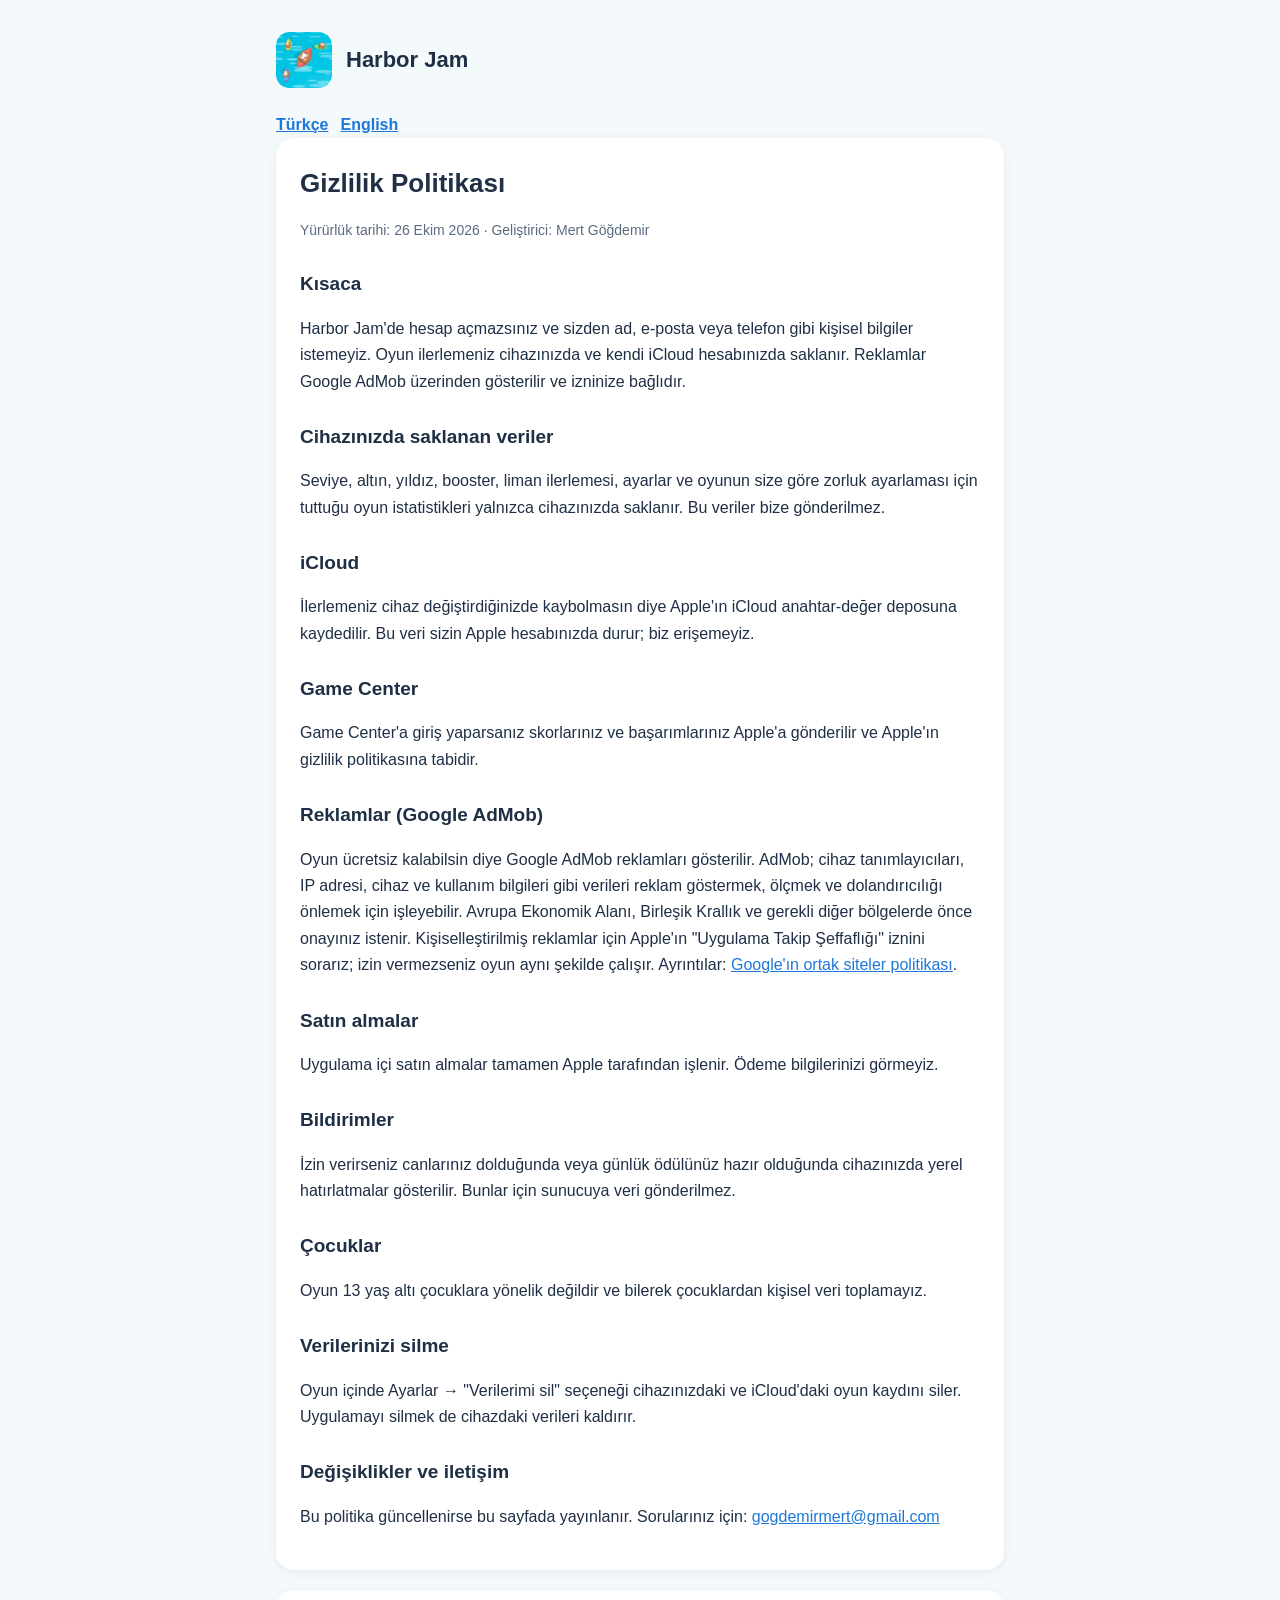
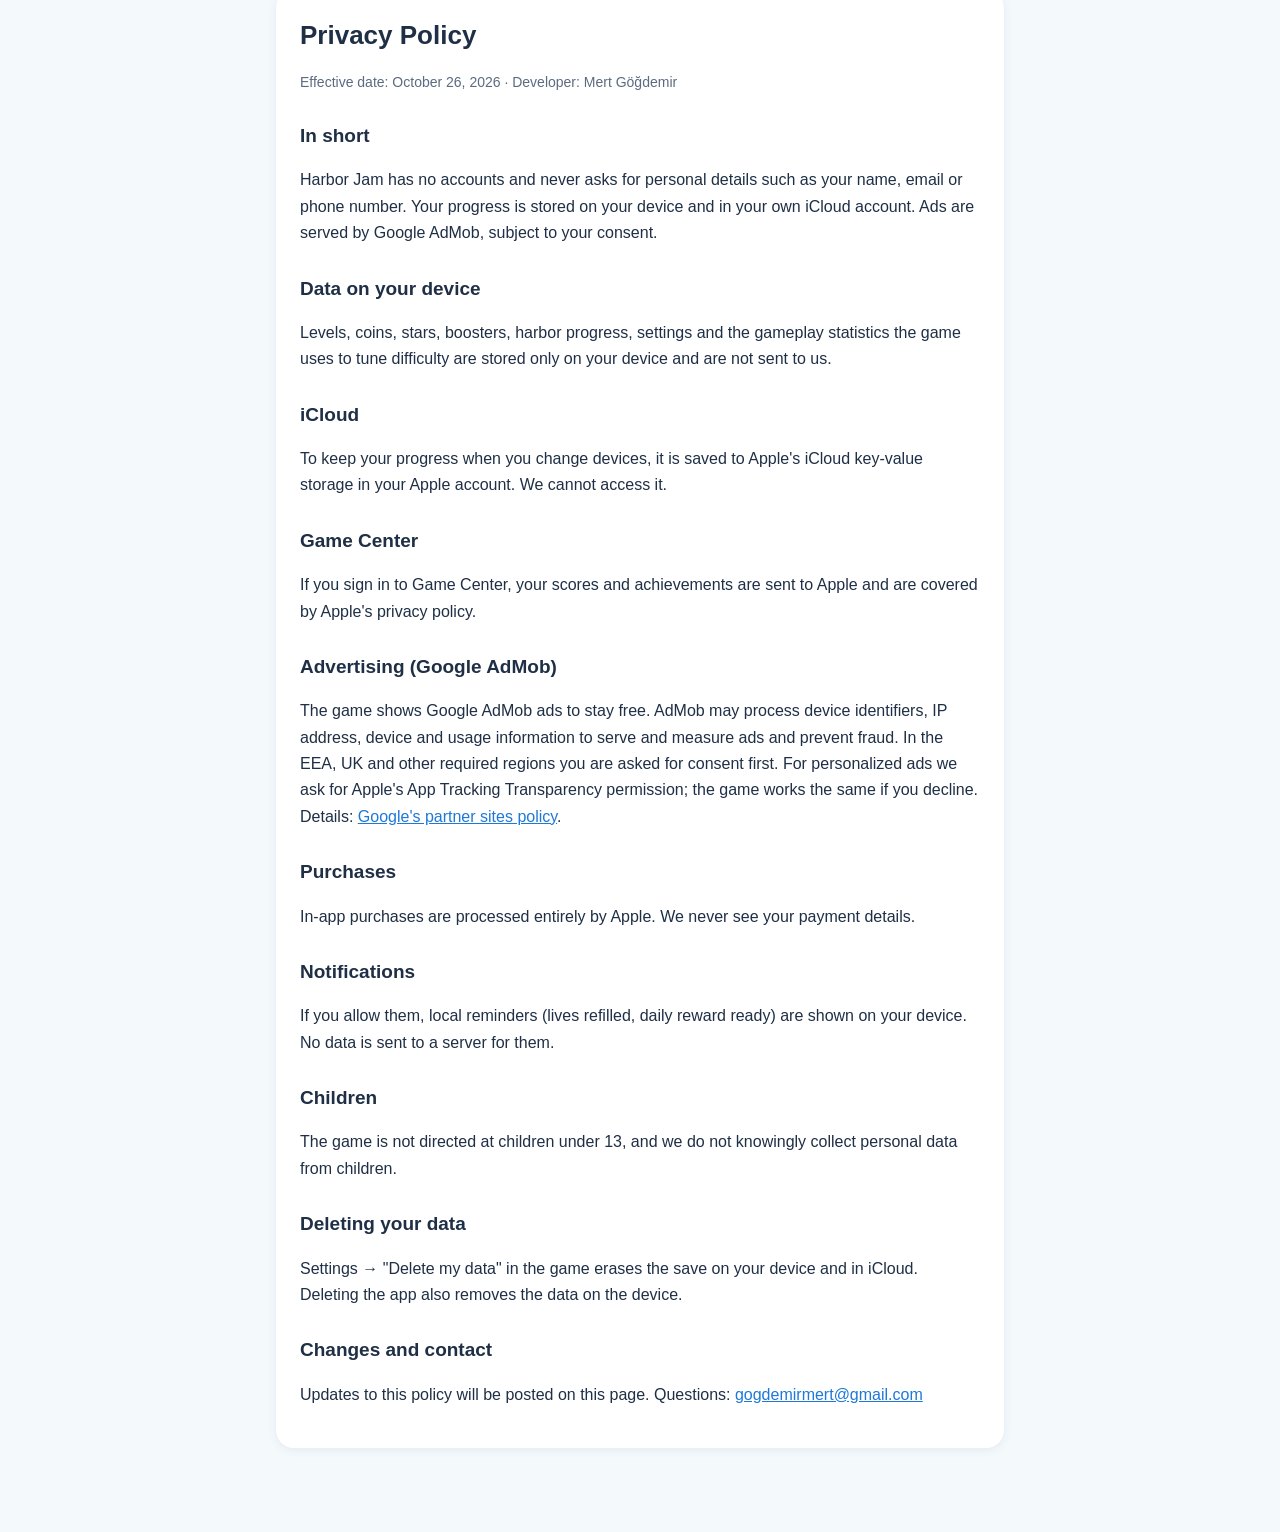
==== gizlilik.html @ d2bc4904 "Add files via upload" ====
<!doctype html>
<html lang="tr">
<head>
<meta charset="utf-8">
<meta name="viewport" content="width=device-width, initial-scale=1">
<title>Harbor Jam · Gizlilik Politikası</title>
<link rel="stylesheet" href="style.css">
</head>
<body>
<main>
  <header><img src="logo.png" alt=""><a href="./">Harbor Jam</a></header>
  <nav class="lang"><a href="#tr">Türkçe</a><a href="#en">English</a></nav>

  <div class="card" id="tr">
    <h1>Gizlilik Politikası</h1>
    <p class="muted">Yürürlük tarihi: 26 Ekim 2026 · Geliştirici: Mert Göğdemir</p>

    <h2>Kısaca</h2>
    <p>Harbor Jam'de hesap açmazsınız ve sizden ad, e-posta veya telefon gibi kişisel bilgiler istemeyiz. Oyun ilerlemeniz cihazınızda ve kendi iCloud hesabınızda saklanır. Reklamlar Google AdMob üzerinden gösterilir ve izninize bağlıdır.</p>

    <h2>Cihazınızda saklanan veriler</h2>
    <p>Seviye, altın, yıldız, booster, liman ilerlemesi, ayarlar ve oyunun size göre zorluk ayarlaması için tuttuğu oyun istatistikleri yalnızca cihazınızda saklanır. Bu veriler bize gönderilmez.</p>

    <h2>iCloud</h2>
    <p>İlerlemeniz cihaz değiştirdiğinizde kaybolmasın diye Apple'ın iCloud anahtar-değer deposuna kaydedilir. Bu veri sizin Apple hesabınızda durur; biz erişemeyiz.</p>

    <h2>Game Center</h2>
    <p>Game Center'a giriş yaparsanız skorlarınız ve başarımlarınız Apple'a gönderilir ve Apple'ın gizlilik politikasına tabidir.</p>

    <h2>Reklamlar (Google AdMob)</h2>
    <p>Oyun ücretsiz kalabilsin diye Google AdMob reklamları gösterilir. AdMob; cihaz tanımlayıcıları, IP adresi, cihaz ve kullanım bilgileri gibi verileri reklam göstermek, ölçmek ve dolandırıcılığı önlemek için işleyebilir. Avrupa Ekonomik Alanı, Birleşik Krallık ve gerekli diğer bölgelerde önce onayınız istenir. Kişiselleştirilmiş reklamlar için Apple'ın "Uygulama Takip Şeffaflığı" iznini sorarız; izin vermezseniz oyun aynı şekilde çalışır. Ayrıntılar: <a href="https://policies.google.com/technologies/partner-sites">Google'ın ortak siteler politikası</a>.</p>

    <h2>Satın almalar</h2>
    <p>Uygulama içi satın almalar tamamen Apple tarafından işlenir. Ödeme bilgilerinizi görmeyiz.</p>

    <h2>Bildirimler</h2>
    <p>İzin verirseniz canlarınız dolduğunda veya günlük ödülünüz hazır olduğunda cihazınızda yerel hatırlatmalar gösterilir. Bunlar için sunucuya veri gönderilmez.</p>

    <h2>Çocuklar</h2>
    <p>Oyun 13 yaş altı çocuklara yönelik değildir ve bilerek çocuklardan kişisel veri toplamayız.</p>

    <h2>Verilerinizi silme</h2>
    <p>Oyun içinde Ayarlar → "Verilerimi sil" seçeneği cihazınızdaki ve iCloud'daki oyun kaydını siler. Uygulamayı silmek de cihazdaki verileri kaldırır.</p>

    <h2>Değişiklikler ve iletişim</h2>
    <p>Bu politika güncellenirse bu sayfada yayınlanır. Sorularınız için: <a href="mailto:gogdemirmert@gmail.com">gogdemirmert@gmail.com</a></p>
  </div>

  <div class="card" id="en">
    <h1>Privacy Policy</h1>
    <p class="muted">Effective date: October 26, 2026 · Developer: Mert Göğdemir</p>

    <h2>In short</h2>
    <p>Harbor Jam has no accounts and never asks for personal details such as your name, email or phone number. Your progress is stored on your device and in your own iCloud account. Ads are served by Google AdMob, subject to your consent.</p>

    <h2>Data on your device</h2>
    <p>Levels, coins, stars, boosters, harbor progress, settings and the gameplay statistics the game uses to tune difficulty are stored only on your device and are not sent to us.</p>

    <h2>iCloud</h2>
    <p>To keep your progress when you change devices, it is saved to Apple's iCloud key-value storage in your Apple account. We cannot access it.</p>

    <h2>Game Center</h2>
    <p>If you sign in to Game Center, your scores and achievements are sent to Apple and are covered by Apple's privacy policy.</p>

    <h2>Advertising (Google AdMob)</h2>
    <p>The game shows Google AdMob ads to stay free. AdMob may process device identifiers, IP address, device and usage information to serve and measure ads and prevent fraud. In the EEA, UK and other required regions you are asked for consent first. For personalized ads we ask for Apple's App Tracking Transparency permission; the game works the same if you decline. Details: <a href="https://policies.google.com/technologies/partner-sites">Google's partner sites policy</a>.</p>

    <h2>Purchases</h2>
    <p>In-app purchases are processed entirely by Apple. We never see your payment details.</p>

    <h2>Notifications</h2>
    <p>If you allow them, local reminders (lives refilled, daily reward ready) are shown on your device. No data is sent to a server for them.</p>

    <h2>Children</h2>
    <p>The game is not directed at children under 13, and we do not knowingly collect personal data from children.</p>

    <h2>Deleting your data</h2>
    <p>Settings → "Delete my data" in the game erases the save on your device and in iCloud. Deleting the app also removes the data on the device.</p>

    <h2>Changes and contact</h2>
    <p>Updates to this policy will be posted on this page. Questions: <a href="mailto:gogdemirmert@gmail.com">gogdemirmert@gmail.com</a></p>
  </div>
</main>
</body>
</html>
---- style.css ----
:root { --ink:#1f2f45; --muted:#5b6b80; --bg:#f4f9fc; --card:#fff; --accent:#1e78d8; }
* { box-sizing: border-box; }
body { margin:0; font:16px/1.65 -apple-system, BlinkMacSystemFont, "Segoe UI", Roboto, sans-serif; color:var(--ink); background:var(--bg); }
main { max-width: 760px; margin: 0 auto; padding: 32px 16px 64px; }
header { display:flex; align-items:center; gap:14px; margin-bottom:24px; }
header img { width:56px; height:56px; border-radius:13px; }
header a { color:inherit; text-decoration:none; font-weight:800; font-size:22px; }
.card { background:var(--card); border-radius:18px; padding:24px; box-shadow:0 2px 10px rgba(20,60,100,.08); margin-bottom:20px; }
h1 { font-size:26px; margin:0 0 4px; } h2 { font-size:19px; margin:26px 0 6px; }
.muted { color:var(--muted); font-size:14px; } a { color:var(--accent); }
nav.lang a { margin-right:12px; font-weight:600; }
@media (prefers-color-scheme: dark) { :root { --ink:#e6eef7; --muted:#9aaabc; --bg:#0d1824; --card:#152536; --accent:#5aa9ff; } }
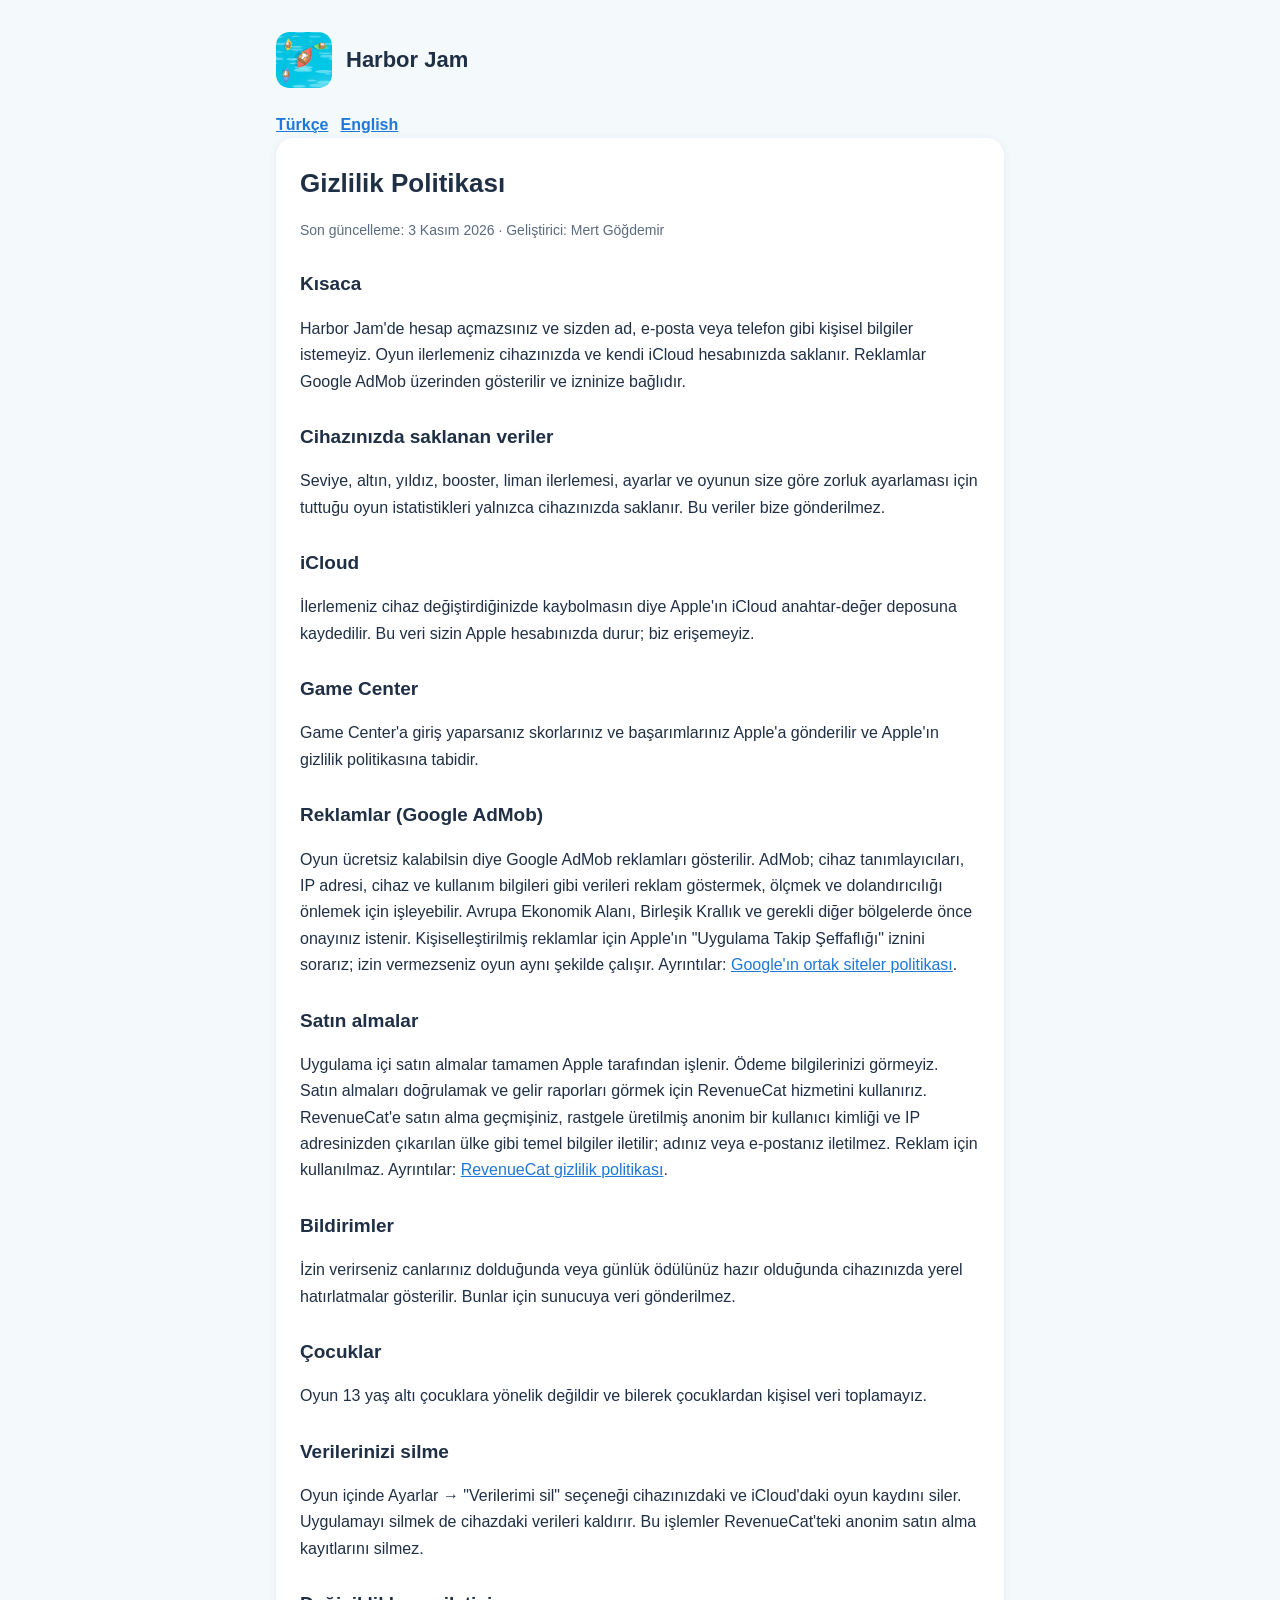
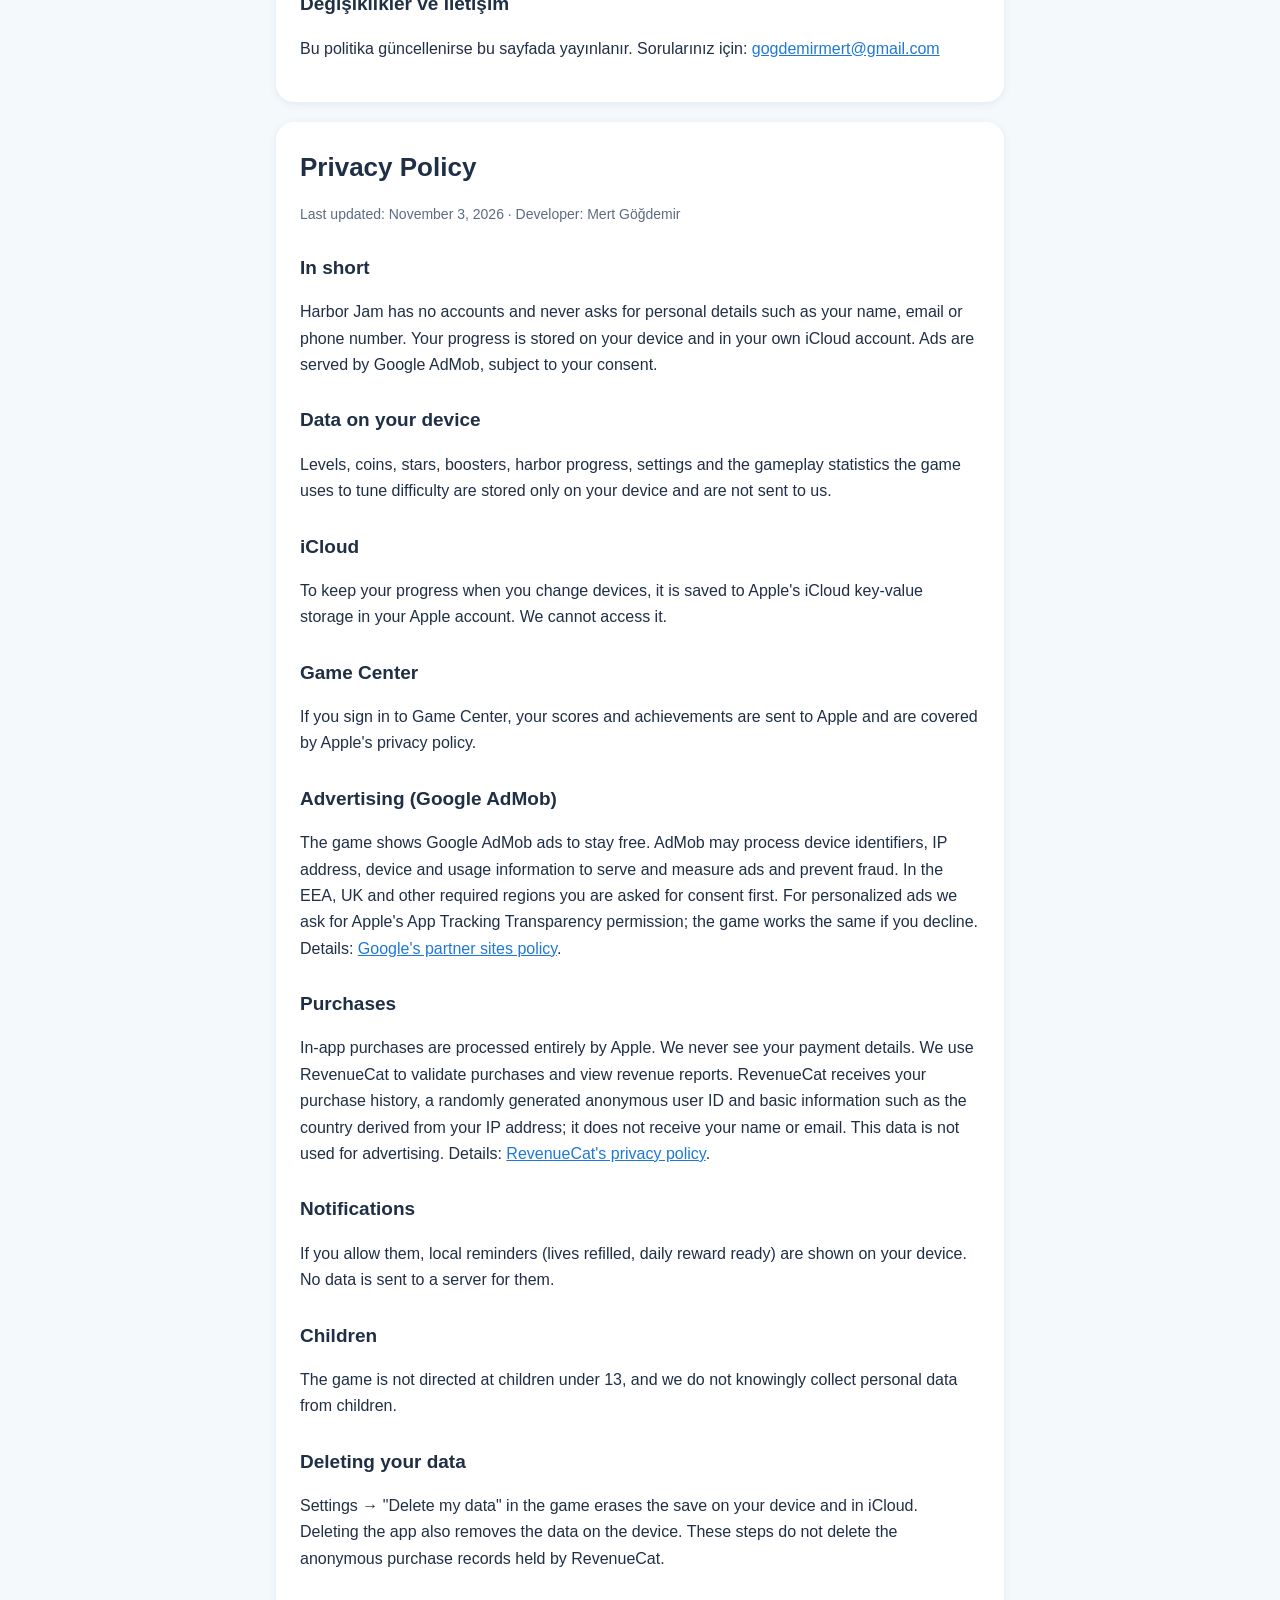
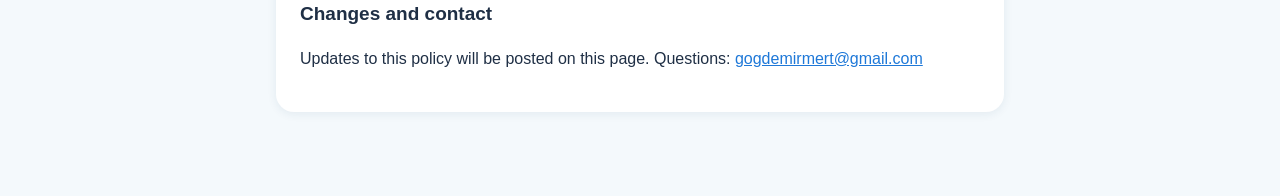
==== commit 6ee5f234: "Add RevenueCat to privacy policy" ====
--- a/gizlilik.html
+++ b/gizlilik.html
@@ -13,7 +13,7 @@
 
   <div class="card" id="tr">
     <h1>Gizlilik Politikası</h1>
-    <p class="muted">Yürürlük tarihi: 26 Ekim 2026 · Geliştirici: Mert Göğdemir</p>
+    <p class="muted">Son güncelleme: 3 Kasım 2026 · Geliştirici: Mert Göğdemir</p>
 
     <h2>Kısaca</h2>
     <p>Harbor Jam'de hesap açmazsınız ve sizden ad, e-posta veya telefon gibi kişisel bilgiler istemeyiz. Oyun ilerlemeniz cihazınızda ve kendi iCloud hesabınızda saklanır. Reklamlar Google AdMob üzerinden gösterilir ve izninize bağlıdır.</p>
@@ -31,7 +31,7 @@
     <p>Oyun ücretsiz kalabilsin diye Google AdMob reklamları gösterilir. AdMob; cihaz tanımlayıcıları, IP adresi, cihaz ve kullanım bilgileri gibi verileri reklam göstermek, ölçmek ve dolandırıcılığı önlemek için işleyebilir. Avrupa Ekonomik Alanı, Birleşik Krallık ve gerekli diğer bölgelerde önce onayınız istenir. Kişiselleştirilmiş reklamlar için Apple'ın "Uygulama Takip Şeffaflığı" iznini sorarız; izin vermezseniz oyun aynı şekilde çalışır. Ayrıntılar: <a href="https://policies.google.com/technologies/partner-sites">Google'ın ortak siteler politikası</a>.</p>
 
     <h2>Satın almalar</h2>
-    <p>Uygulama içi satın almalar tamamen Apple tarafından işlenir. Ödeme bilgilerinizi görmeyiz.</p>
+    <p>Uygulama içi satın almalar tamamen Apple tarafından işlenir. Ödeme bilgilerinizi görmeyiz. Satın almaları doğrulamak ve gelir raporları görmek için RevenueCat hizmetini kullanırız. RevenueCat'e satın alma geçmişiniz, rastgele üretilmiş anonim bir kullanıcı kimliği ve IP adresinizden çıkarılan ülke gibi temel bilgiler iletilir; adınız veya e-postanız iletilmez. Reklam için kullanılmaz. Ayrıntılar: <a href="https://www.revenuecat.com/privacy">RevenueCat gizlilik politikası</a>.</p>
 
     <h2>Bildirimler</h2>
     <p>İzin verirseniz canlarınız dolduğunda veya günlük ödülünüz hazır olduğunda cihazınızda yerel hatırlatmalar gösterilir. Bunlar için sunucuya veri gönderilmez.</p>
@@ -40,7 +40,7 @@
     <p>Oyun 13 yaş altı çocuklara yönelik değildir ve bilerek çocuklardan kişisel veri toplamayız.</p>
 
     <h2>Verilerinizi silme</h2>
-    <p>Oyun içinde Ayarlar → "Verilerimi sil" seçeneği cihazınızdaki ve iCloud'daki oyun kaydını siler. Uygulamayı silmek de cihazdaki verileri kaldırır.</p>
+    <p>Oyun içinde Ayarlar → "Verilerimi sil" seçeneği cihazınızdaki ve iCloud'daki oyun kaydını siler. Uygulamayı silmek de cihazdaki verileri kaldırır. Bu işlemler RevenueCat'teki anonim satın alma kayıtlarını silmez.</p>
 
     <h2>Değişiklikler ve iletişim</h2>
     <p>Bu politika güncellenirse bu sayfada yayınlanır. Sorularınız için: <a href="mailto:gogdemirmert@gmail.com">gogdemirmert@gmail.com</a></p>
@@ -48,7 +48,7 @@
 
   <div class="card" id="en">
     <h1>Privacy Policy</h1>
-    <p class="muted">Effective date: October 26, 2026 · Developer: Mert Göğdemir</p>
+    <p class="muted">Last updated: November 3, 2026 · Developer: Mert Göğdemir</p>
 
     <h2>In short</h2>
     <p>Harbor Jam has no accounts and never asks for personal details such as your name, email or phone number. Your progress is stored on your device and in your own iCloud account. Ads are served by Google AdMob, subject to your consent.</p>
@@ -66,7 +66,7 @@
     <p>The game shows Google AdMob ads to stay free. AdMob may process device identifiers, IP address, device and usage information to serve and measure ads and prevent fraud. In the EEA, UK and other required regions you are asked for consent first. For personalized ads we ask for Apple's App Tracking Transparency permission; the game works the same if you decline. Details: <a href="https://policies.google.com/technologies/partner-sites">Google's partner sites policy</a>.</p>
 
     <h2>Purchases</h2>
-    <p>In-app purchases are processed entirely by Apple. We never see your payment details.</p>
+    <p>In-app purchases are processed entirely by Apple. We never see your payment details. We use RevenueCat to validate purchases and view revenue reports. RevenueCat receives your purchase history, a randomly generated anonymous user ID and basic information such as the country derived from your IP address; it does not receive your name or email. This data is not used for advertising. Details: <a href="https://www.revenuecat.com/privacy">RevenueCat's privacy policy</a>.</p>
 
     <h2>Notifications</h2>
     <p>If you allow them, local reminders (lives refilled, daily reward ready) are shown on your device. No data is sent to a server for them.</p>
@@ -75,7 +75,7 @@
     <p>The game is not directed at children under 13, and we do not knowingly collect personal data from children.</p>
 
     <h2>Deleting your data</h2>
-    <p>Settings → "Delete my data" in the game erases the save on your device and in iCloud. Deleting the app also removes the data on the device.</p>
+    <p>Settings → "Delete my data" in the game erases the save on your device and in iCloud. Deleting the app also removes the data on the device. These steps do not delete the anonymous purchase records held by RevenueCat.</p>
 
     <h2>Changes and contact</h2>
     <p>Updates to this policy will be posted on this page. Questions: <a href="mailto:gogdemirmert@gmail.com">gogdemirmert@gmail.com</a></p>
